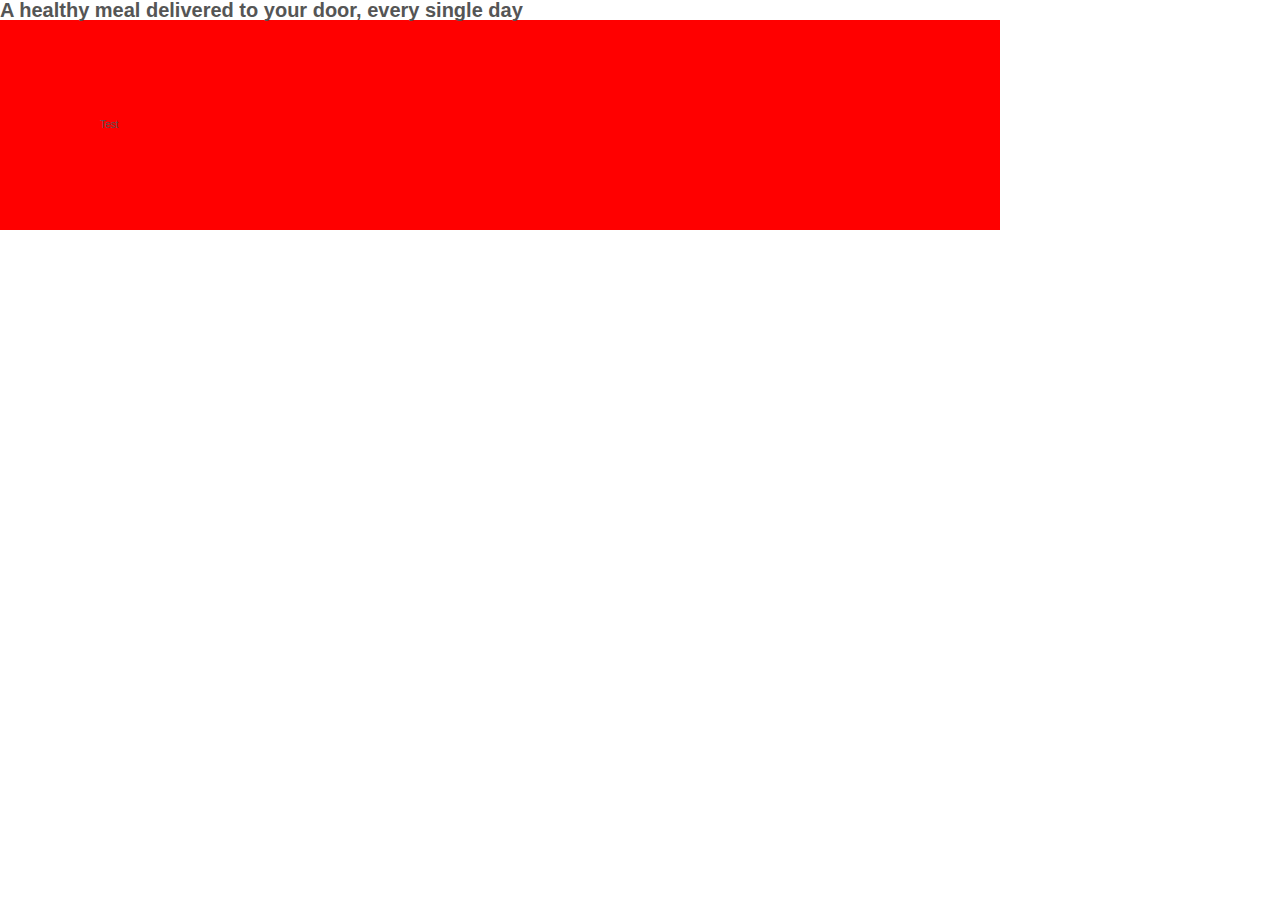
==== starter/07-Omnifood-Desktop/content/index.html @ 26564a9f "started project essential files" ====
<!DOCTYPE html>
<html lang="en">
  <head>
    <meta charset="UTF-8" />
    <meta name="viewport" content="width=device-width, initial-scale=1.0" />
    <title>Omnifood Project</title>
    <link rel="stylesheet" href="./Stylesheets/style.css" />
  </head>
  <body class="body">
    <h1>A healthy meal delivered to your door, every single day</h1>

    <div class="test">Test</div>
  </body>
</html>
---- starter/07-Omnifood-Desktop/content/Stylesheets/style.css ----
* {
  padding: 0;
  margin: 0;
  box-sizing: border-box;
}

html {
  /* font-size: 10px; */
 /* 10px / 16px = 0.625 = 62.5% */
 /* Percentage of user's browser font-size setting */
 font-size: 62.5%;
}

.body {
  font-family: sans-serif;
  color: #555;
  line-height: 1;
  font-weight: 400;
}

.test {
  /* width: 1000px; */
  max-width: 1000px;
  background-color: red;
  padding: 100px;
}
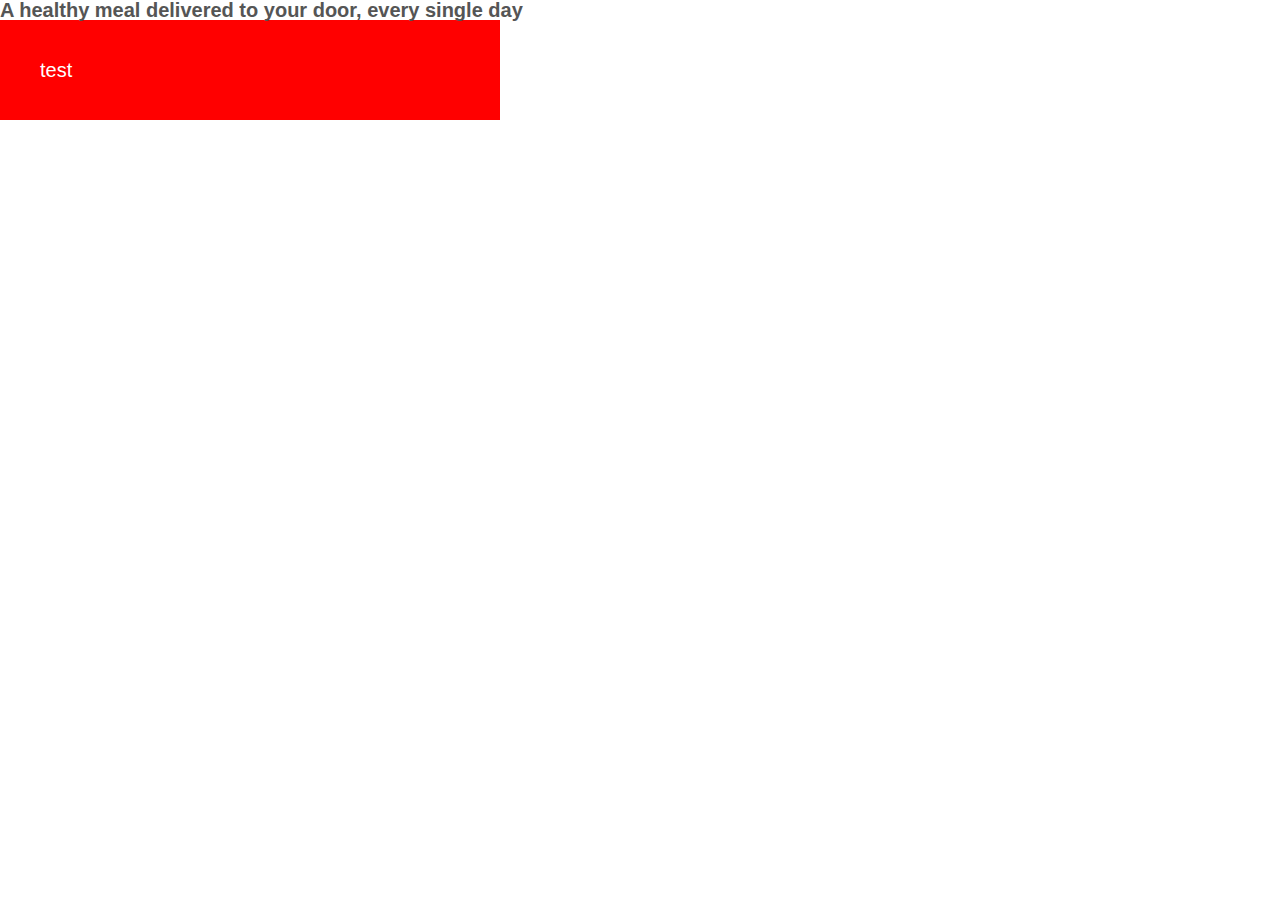
==== commit 196feed2: "Reset default value for css and system" ====
--- a/starter/07-Omnifood-Desktop/content/index.html
+++ b/starter/07-Omnifood-Desktop/content/index.html
@@ -3,12 +3,13 @@
   <head>
     <meta charset="UTF-8" />
     <meta name="viewport" content="width=device-width, initial-scale=1.0" />
-    <title>Omnifood Project</title>
+    <link rel="stylesheet" href="./Stylesheets/normalize.css" />
     <link rel="stylesheet" href="./Stylesheets/style.css" />
+    <title>Omnifood</title>
   </head>
-  <body class="body">
+  <body>
     <h1>A healthy meal delivered to your door, every single day</h1>
 
-    <div class="test">Test</div>
+    <div class="test">test</div>
   </body>
 </html>
--- a/starter/07-Omnifood-Desktop/content/Stylesheets/style.css
+++ b/starter/07-Omnifood-Desktop/content/Stylesheets/style.css
@@ -1,3 +1,62 @@
+/*
+--- 01 TYPOGRAPHY SYSTEM
+
+- Font sizes (px)
+  10 / 12 / 14 / 16 / 18 / 20 / 24 / 30 / 36 / 44 / 52 / 62 / 74 / 86 / 98
+
+- Font weights
+  Default: 400
+  Medium: 500
+  Semi-bold: 600
+  Bold: 700
+
+- Line heights
+  Default: 1
+  Small: 1.05
+  Medium: 1.2
+  Paragraph default: 1.6
+
+- Letter spacing
+  -0.5px
+  0.75px
+
+--- 02 COLORS
+
+  - Primary: #e67e22
+
+  - Tints:
+    #fdf2e9
+    #fae5d3
+    #eb984e
+
+  - Shades: 
+    #cf711f
+    #45260a
+
+  - Accents:
+  - Greys
+
+    #888
+    #767676 (lightest grey allowed on #fff)
+    #6f6f6f (lightest grey allowed on #fdf2e9)
+    #555
+    #333
+
+--- 05 SHADOWS
+
+  0 2.4rem 4.8rem rgba(0, 0, 0, 0.075);
+
+--- 06 BORDER-RADIUS
+
+    Default: 9px
+    Medium: 11px
+
+--- 07 WHITESPACE
+
+  - Spacing system (px)
+    2 / 4 / 8 / 12 / 16 / 24 / 32 / 48 / 64 / 80 / 96 / 128
+*/
+
 * {
   padding: 0;
   margin: 0;
@@ -5,22 +64,21 @@
 }
 
 html {
-  /* font-size: 10px; */
- /* 10px / 16px = 0.625 = 62.5% */
- /* Percentage of user's browser font-size setting */
- font-size: 62.5%;
+  /* 10px/ 16px = 0.625 = 62.5% */
+  font-size: 62.5%;
 }
 
-.body {
+body {
   font-family: sans-serif;
-  color: #555;
   line-height: 1;
   font-weight: 400;
+  color: #555;
 }
 
 .test {
-  /* width: 1000px; */
-  max-width: 1000px;
+  max-width: 50rem;
+  padding: 4rem;
+  font-size: 2rem;
+  color: #fff;
   background-color: red;
-  padding: 100px;
 }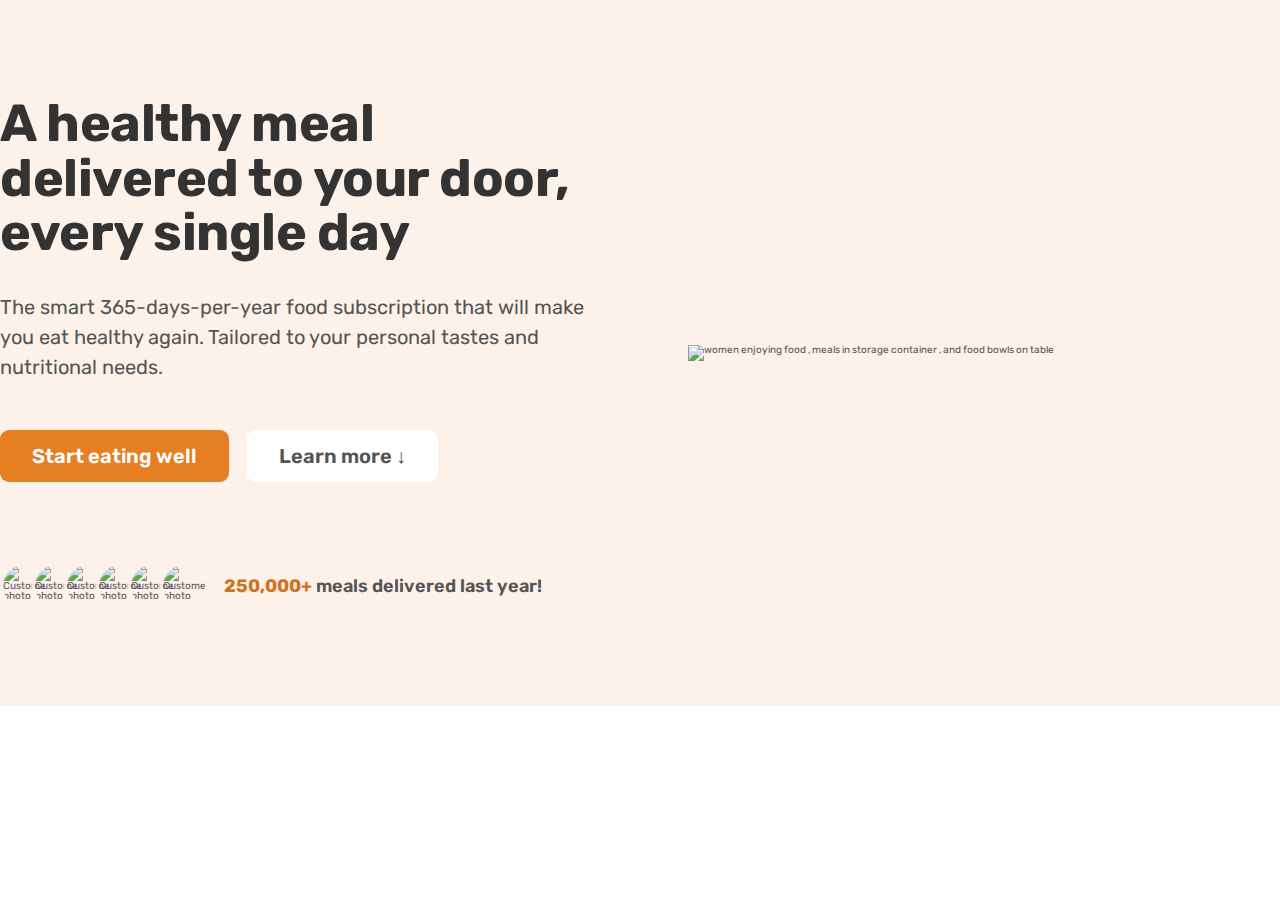
==== commit 29471bab: "Building hero section" ====
--- a/starter/07-Omnifood-Desktop/content/index.html
+++ b/starter/07-Omnifood-Desktop/content/index.html
@@ -3,13 +3,54 @@
   <head>
     <meta charset="UTF-8" />
     <meta name="viewport" content="width=device-width, initial-scale=1.0" />
-    <link rel="stylesheet" href="./Stylesheets/normalize.css" />
+    <!-- font -->
+    <link rel="preconnect" href="https://fonts.googleapis.com" />
+    <link rel="preconnect" href="https://fonts.gstatic.com" crossorigin />
+    <link
+      href="https://fonts.googleapis.com/css2?family=Rubik:wght@400;500;600;700&display=swap"
+      rel="stylesheet"
+    />
     <link rel="stylesheet" href="./Stylesheets/style.css" />
     <title>Omnifood</title>
   </head>
   <body>
-    <h1>A healthy meal delivered to your door, every single day</h1>
-
-    <div class="test">test</div>
+    <section class="section-hero">
+      <div class="hero">
+        <div class="hero-text-box">
+          <h1 class="heading-primary">
+            A healthy meal delivered to your door, every single day
+          </h1>
+          <p class="hero-description">
+            The smart 365-days-per-year food subscription that will make you eat
+            healthy again. Tailored to your personal tastes and nutritional
+            needs.
+          </p>
+          <a href="#" class="btn btn--full margin-right-sm"
+            >Start eating well</a
+          >
+          <a href="#" class="btn btn--outline">Learn more &darr;</a>
+          <div class="delivered-meals">
+            <div class="delivered-imgs">
+              <img src="./img/customers/customer-1.jpg" alt="Customer photo" />
+              <img src="./img/customers/customer-2.jpg" alt="Customer photo" />
+              <img src="./img/customers/customer-3.jpg" alt="Customer photo" />
+              <img src="./img/customers/customer-4.jpg" alt="Customer photo" />
+              <img src="./img/customers/customer-5.jpg" alt="Customer photo" />
+              <img src="./img/customers/customer-6.jpg" alt="Customer photo" />
+            </div>
+            <p class="delivered-text">
+              <span>250,000+</span> meals delivered last year!
+            </p>
+          </div>
+        </div>
+        <div class="hero-img-box">
+          <img
+            class="hero-img"
+            src="img/hero.png"
+            alt="women enjoying food , meals in storage container , and food bowls on table"
+          />
+        </div>
+      </div>
+    </section>
   </body>
 </html>
--- a/starter/07-Omnifood-Desktop/content/Stylesheets/style.css
+++ b/starter/07-Omnifood-Desktop/content/Stylesheets/style.css
@@ -69,16 +69,114 @@
 }
 
 body {
-  font-family: sans-serif;
+  font-family: "Rubik", sans-serif;
   line-height: 1;
   font-weight: 400;
   color: #555;
 }
 
-.test {
-  max-width: 50rem;
-  padding: 4rem;
+.section-hero {
+  background-color: #fdf2e9;
+  padding: 9.6rem 0;
+}
+
+.hero {
+  max-width: 130rem;
+  margin: 0 auto;
+  display: grid;
+  grid-template-columns: 1fr 1fr;
+  gap: 9.6rem;
+  align-items: center;
+}
+
+.heading-primary {
+  font-size: 5.2rem;
+  font-weight: 700;
+  line-height: 1.05;
+  color: #333;
+  letter-spacing: -0.5px;
+  margin-bottom: 3.2rem;
+}
+
+.hero-description {
   font-size: 2rem;
+  line-height: 1.5;
+  margin-bottom: 4.8rem;
+}
+
+.btn:link,
+.btn:visited {
+  display: inline-block;
+  text-decoration: none;
+  font-size: 2rem;
+  font-weight: 600;
+  padding: 1.6rem 3.2rem;
+  border-radius: 9px;
+  /* put transition on original "state" */
+  transition: background-color 1s;
+}
+
+.btn--full:link,
+.btn--full:visited {
+  background-color: #e67e22;
   color: #fff;
-  background-color: red;
-}+}
+
+.btn--full:hover,
+.btn--full:active {
+  background-color: #cf711f;
+}
+
+.btn--outline:link,
+.btn--outline:visited {
+  background-color: #fff;
+  color: #555;
+}
+
+.btn--outline:hover,
+.btn--outline:active {
+  background-color: #fdf2e9;
+  /* trick to add border inside  */
+  box-shadow: inset 0 0 0 3px #fff;
+}
+
+.hero-img {
+  width: 100%;
+}
+
+.margin-right-sm {
+  margin-right: 1.6rem;
+}
+
+.delivered-meals {
+  display: flex;
+  align-items: center;
+  gap: 1.6rem;
+  margin-top: 8rem;
+}
+
+.delivered-imgs {
+  display: flex;
+}
+
+.delivered-imgs img {
+  height: 4.8rem;
+  width: 4.8rem;
+  border-radius: 50%;
+  margin-right: -1.6rem;
+  border: 3px solid #fdf2e9;
+}
+
+.delivered-imgs img:last-of-type {
+  margin: 0;
+}
+
+.delivered-text {
+  font-size: 1.8rem;
+  font-weight: 600;
+}
+
+.delivered-text span {
+  color: #cf711f;
+  font-weight: 700;
+}
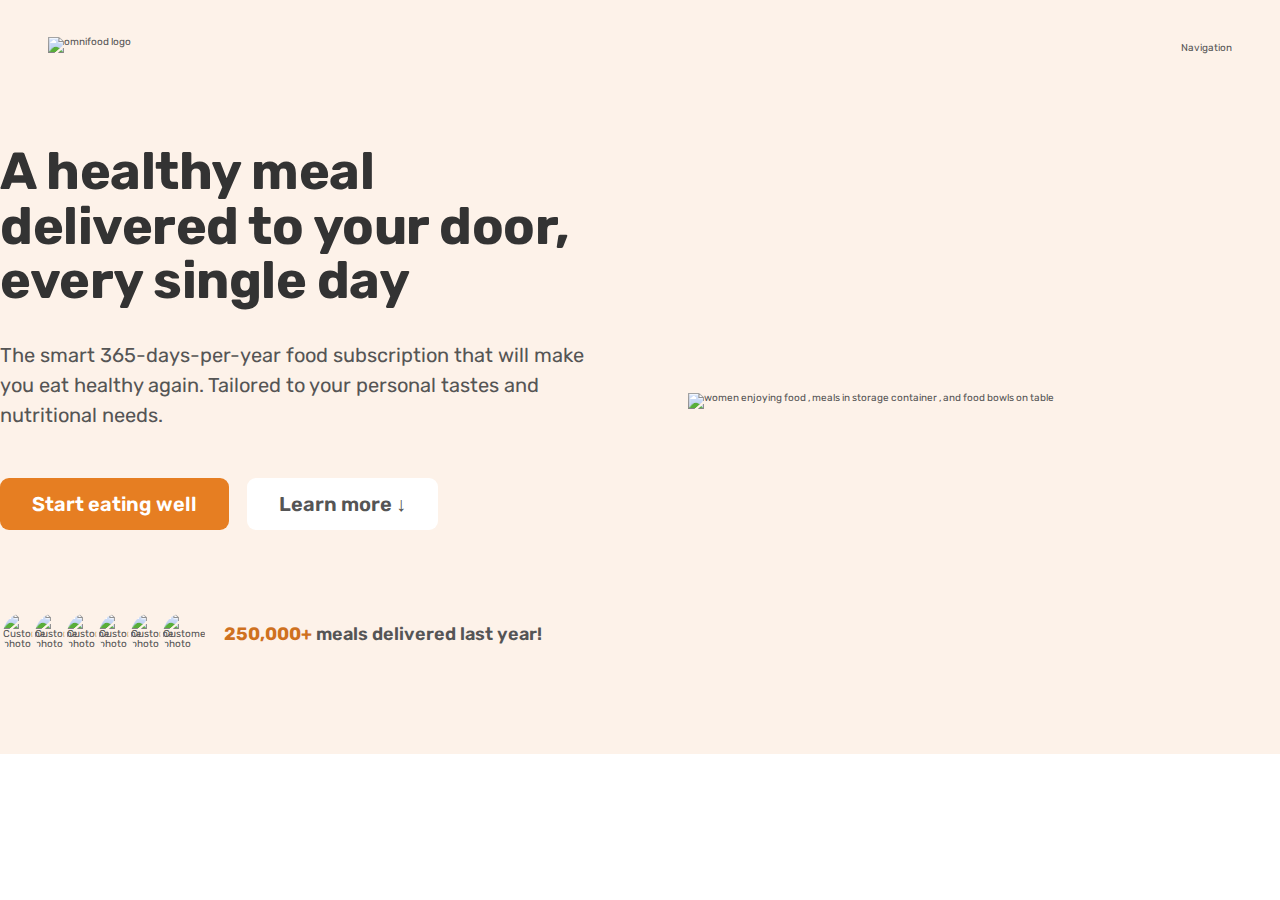
==== commit 31d53c80: "Building header" ====
--- a/starter/07-Omnifood-Desktop/content/index.html
+++ b/starter/07-Omnifood-Desktop/content/index.html
@@ -14,43 +14,68 @@
     <title>Omnifood</title>
   </head>
   <body>
-    <section class="section-hero">
-      <div class="hero">
-        <div class="hero-text-box">
-          <h1 class="heading-primary">
-            A healthy meal delivered to your door, every single day
-          </h1>
-          <p class="hero-description">
-            The smart 365-days-per-year food subscription that will make you eat
-            healthy again. Tailored to your personal tastes and nutritional
-            needs.
-          </p>
-          <a href="#" class="btn btn--full margin-right-sm"
-            >Start eating well</a
-          >
-          <a href="#" class="btn btn--outline">Learn more &darr;</a>
-          <div class="delivered-meals">
-            <div class="delivered-imgs">
-              <img src="./img/customers/customer-1.jpg" alt="Customer photo" />
-              <img src="./img/customers/customer-2.jpg" alt="Customer photo" />
-              <img src="./img/customers/customer-3.jpg" alt="Customer photo" />
-              <img src="./img/customers/customer-4.jpg" alt="Customer photo" />
-              <img src="./img/customers/customer-5.jpg" alt="Customer photo" />
-              <img src="./img/customers/customer-6.jpg" alt="Customer photo" />
+    <header class="header">
+      <img class="logo" src="./img/omnifood-logo.png" alt="omnifood logo" />
+      <nav class="main-nav">Navigation</nav>
+    </header>
+
+    <main>
+      <section class="section-hero">
+        <div class="hero">
+          <div class="hero-text-box">
+            <h1 class="heading-primary">
+              A healthy meal delivered to your door, every single day
+            </h1>
+            <p class="hero-description">
+              The smart 365-days-per-year food subscription that will make you
+              eat healthy again. Tailored to your personal tastes and
+              nutritional needs.
+            </p>
+            <a href="#" class="btn btn--full margin-right-sm"
+              >Start eating well</a
+            >
+            <a href="#" class="btn btn--outline">Learn more &darr;</a>
+            <div class="delivered-meals">
+              <div class="delivered-imgs">
+                <img
+                  src="./img/customers/customer-1.jpg"
+                  alt="Customer photo"
+                />
+                <img
+                  src="./img/customers/customer-2.jpg"
+                  alt="Customer photo"
+                />
+                <img
+                  src="./img/customers/customer-3.jpg"
+                  alt="Customer photo"
+                />
+                <img
+                  src="./img/customers/customer-4.jpg"
+                  alt="Customer photo"
+                />
+                <img
+                  src="./img/customers/customer-5.jpg"
+                  alt="Customer photo"
+                />
+                <img
+                  src="./img/customers/customer-6.jpg"
+                  alt="Customer photo"
+                />
+              </div>
+              <p class="delivered-text">
+                <span>250,000+</span> meals delivered last year!
+              </p>
             </div>
-            <p class="delivered-text">
-              <span>250,000+</span> meals delivered last year!
-            </p>
+          </div>
+          <div class="hero-img-box">
+            <img
+              class="hero-img"
+              src="img/hero.png"
+              alt="women enjoying food , meals in storage container , and food bowls on table"
+            />
           </div>
         </div>
-        <div class="hero-img-box">
-          <img
-            class="hero-img"
-            src="img/hero.png"
-            alt="women enjoying food , meals in storage container , and food bowls on table"
-          />
-        </div>
-      </div>
-    </section>
+      </section>
+    </main>
   </body>
 </html>
--- a/starter/07-Omnifood-Desktop/content/Stylesheets/style.css
+++ b/starter/07-Omnifood-Desktop/content/Stylesheets/style.css
@@ -75,19 +75,9 @@
   color: #555;
 }
 
-.section-hero {
-  background-color: #fdf2e9;
-  padding: 9.6rem 0;
-}
-
-.hero {
-  max-width: 130rem;
-  margin: 0 auto;
-  display: grid;
-  grid-template-columns: 1fr 1fr;
-  gap: 9.6rem;
-  align-items: center;
-}
+/*********************************/
+/* GENERAL REUSABLE COMPONENTS  */
+/********************************/
 
 .heading-primary {
   font-size: 5.2rem;
@@ -96,12 +86,6 @@
   color: #333;
   letter-spacing: -0.5px;
   margin-bottom: 3.2rem;
-}
-
-.hero-description {
-  font-size: 2rem;
-  line-height: 1.5;
-  margin-bottom: 4.8rem;
 }
 
 .btn:link,
@@ -140,12 +124,54 @@
   box-shadow: inset 0 0 0 3px #fff;
 }
 
+.margin-right-sm {
+  margin-right: 1.6rem;
+}
+
+/*********************************/
+/* HEADER  */
+/********************************/
+
+.header {
+  display: flex;
+  justify-content: space-between;
+  align-items: center;
+  background-color: #fdf2e9;
+  /* Because we want header to be sticky  */
+  height: 9.6rem;
+  padding: 0 4.8rem;
+}
+
+.logo {
+  height: 2.2rem;
+}
+
+/*********************************/
+/* HERO SECTION  */
+/********************************/
+
+.section-hero {
+  background-color: #fdf2e9;
+  padding: 4.8rem 0 9.6rem 0;
+}
+
+.hero {
+  max-width: 130rem;
+  margin: 0 auto;
+  display: grid;
+  grid-template-columns: 1fr 1fr;
+  gap: 9.6rem;
+  align-items: center;
+}
+
+.hero-description {
+  font-size: 2rem;
+  line-height: 1.5;
+  margin-bottom: 4.8rem;
+}
+
 .hero-img {
   width: 100%;
-}
-
-.margin-right-sm {
-  margin-right: 1.6rem;
 }
 
 .delivered-meals {
@@ -167,7 +193,7 @@
   border: 3px solid #fdf2e9;
 }
 
-.delivered-imgs img:last-of-type {
+.delivered-imgs img:last-child {
   margin: 0;
 }
 
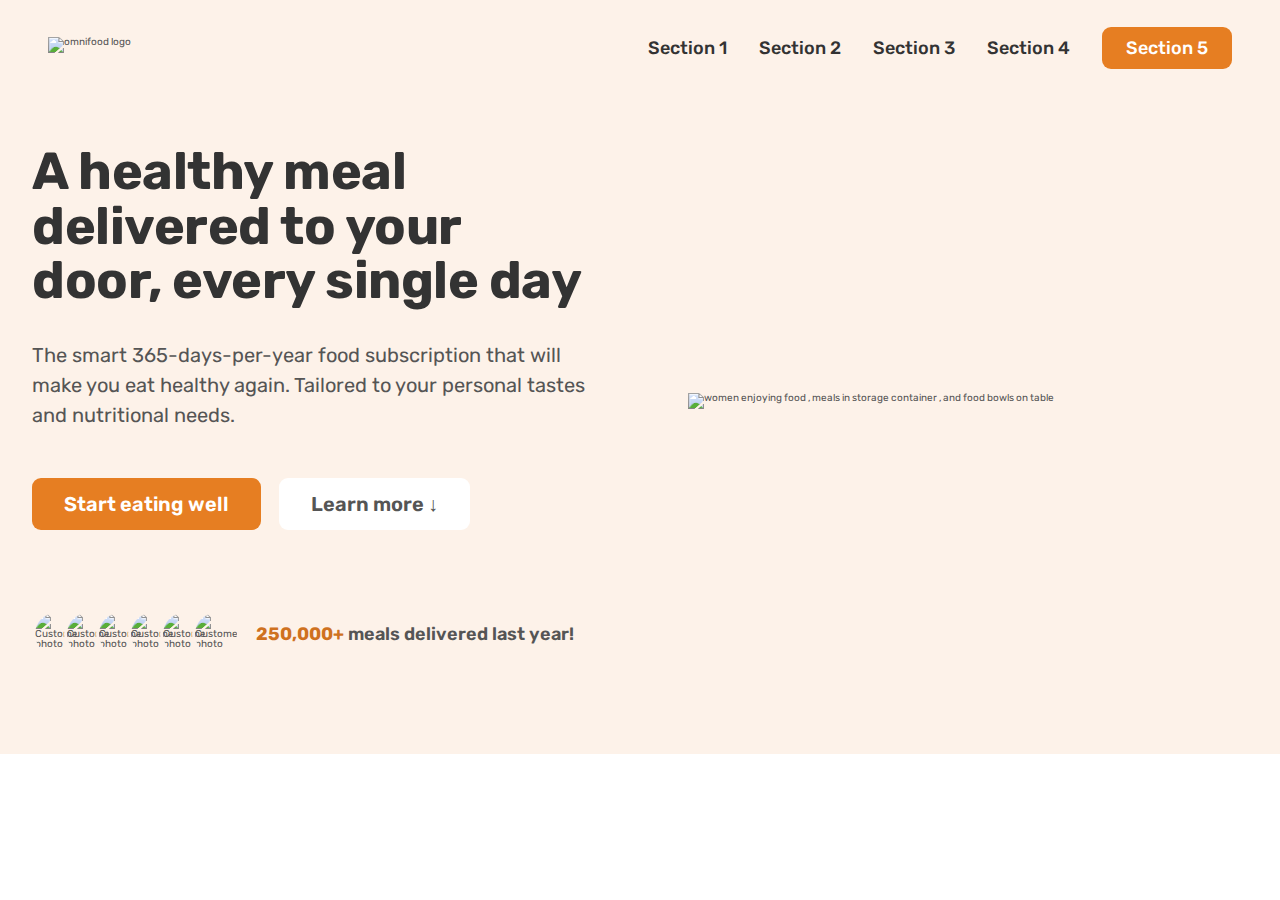
==== commit c96b0e39: "Building navigation" ====
--- a/starter/07-Omnifood-Desktop/content/index.html
+++ b/starter/07-Omnifood-Desktop/content/index.html
@@ -16,7 +16,25 @@
   <body>
     <header class="header">
       <img class="logo" src="./img/omnifood-logo.png" alt="omnifood logo" />
-      <nav class="main-nav">Navigation</nav>
+      <nav class="main-nav">
+        <ul class="main-nav-list">
+          <li>
+            <a class="main-nav-link" href="#">Section 1</a>
+          </li>
+          <li>
+            <a class="main-nav-link" href="#">Section 2</a>
+          </li>
+          <li>
+            <a class="main-nav-link" href="#">Section 3</a>
+          </li>
+          <li>
+            <a class="main-nav-link" href="#">Section 4</a>
+          </li>
+          <li>
+            <a class="main-nav-link nav-cta" href="#">Section 5</a>
+          </li>
+        </ul>
+      </nav>
     </header>
 
     <main>
--- a/starter/07-Omnifood-Desktop/content/Stylesheets/style.css
+++ b/starter/07-Omnifood-Desktop/content/Stylesheets/style.css
@@ -145,7 +145,43 @@
 .logo {
   height: 2.2rem;
 }
-
+/*********************************/
+/* NAVIGATION  */
+/********************************/
+.main-nav-list {
+  display: flex;
+  align-items: center;
+  gap: 3.2rem;
+  list-style-type: none;
+}
+
+.main-nav-link:link,
+.main-nav-link:visited {
+  display: inline-block;
+  text-decoration: none;
+  color: #333;
+  font-weight: 500;
+  font-size: 1.8rem;
+  transition: all 0.3s;
+}
+
+.main-nav-link:hover,
+.main-nav-link:active {
+  color: #cf711f;
+}
+
+.main-nav-link.nav-cta:link,
+.main-nav-link.nav-cta:visited {
+  padding: 1.2rem 2.4rem;
+  border-radius: 9px;
+  color: #fff;
+  background-color: #e67e22;
+}
+
+.main-nav-link.nav-cta:hover,
+.main-nav-link.nav-cta:active {
+  background-color: #cf711f;
+}
 /*********************************/
 /* HERO SECTION  */
 /********************************/
@@ -158,6 +194,7 @@
 .hero {
   max-width: 130rem;
   margin: 0 auto;
+  padding: 0 3.2rem;
   display: grid;
   grid-template-columns: 1fr 1fr;
   gap: 9.6rem;
